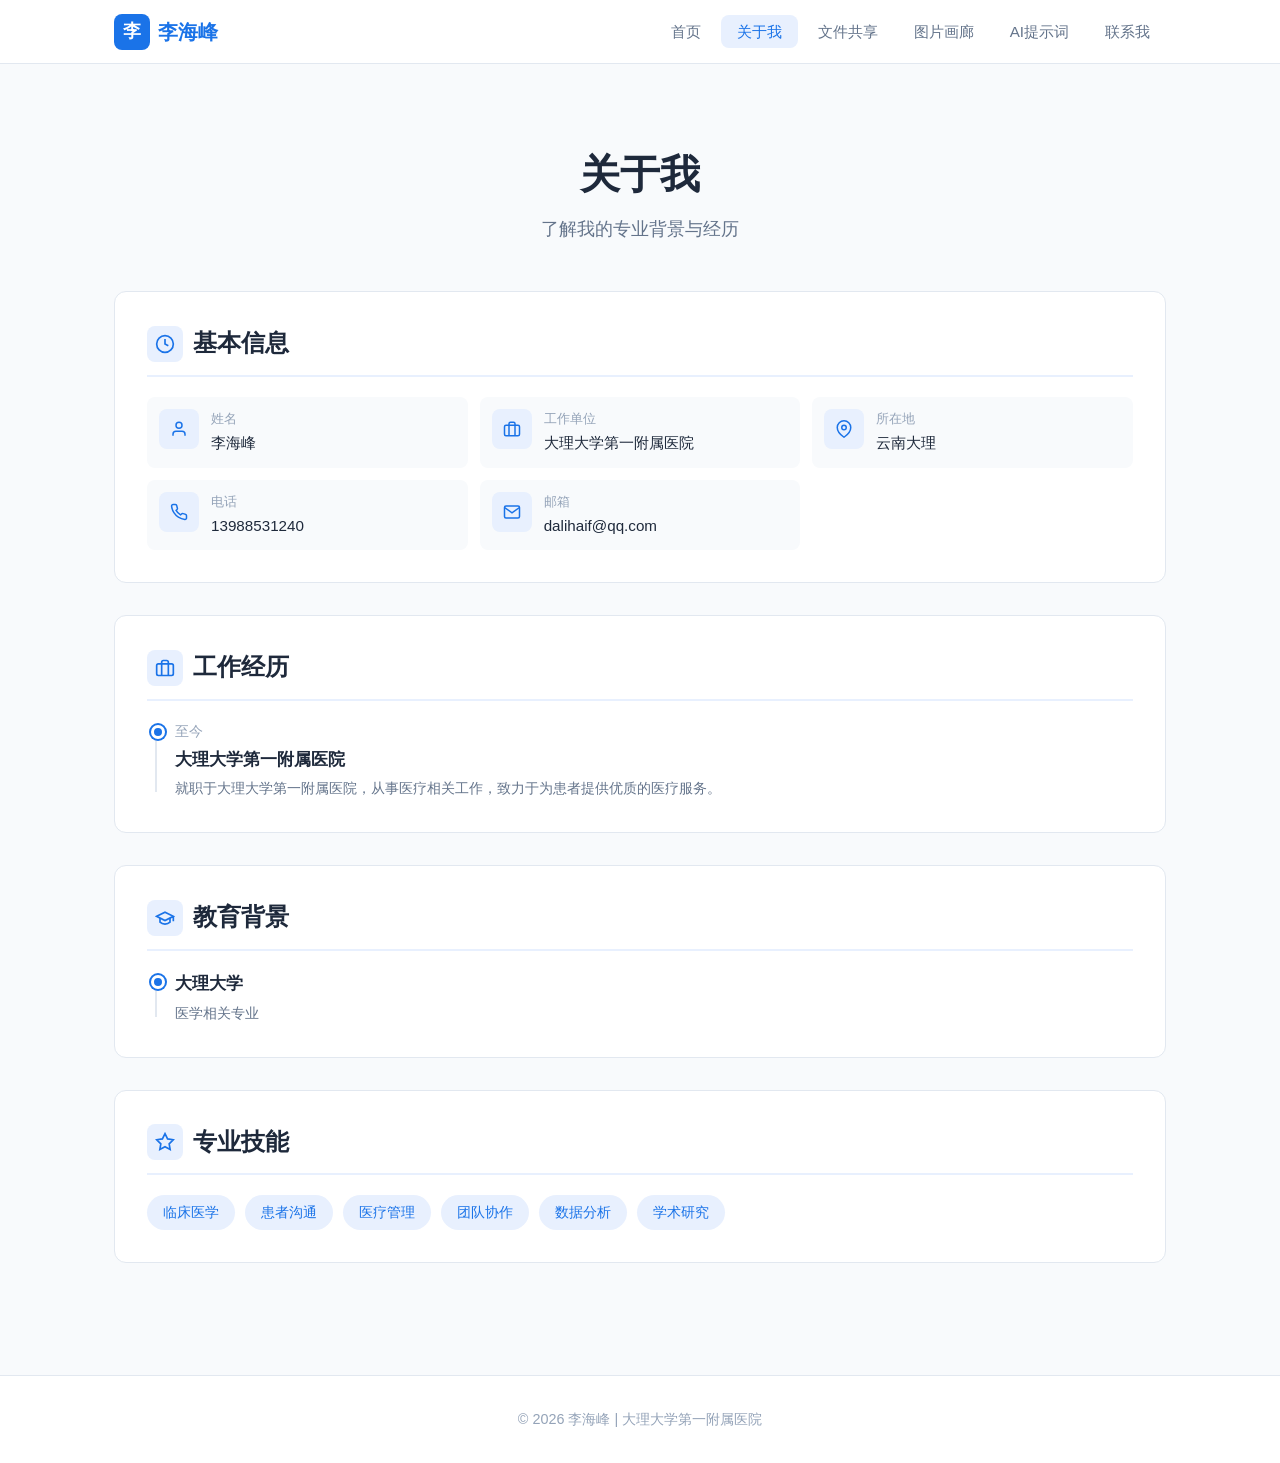
==== about.html @ 900b49cd "个人网站初版：首页、关于我、文件共享、图片画廊、AI提示词、联系我" ====
<!DOCTYPE html>
<html lang="zh-CN">
<head>
  <meta charset="UTF-8">
  <meta name="viewport" content="width=device-width, initial-scale=1.0">
  <meta name="description" content="关于李海峰 - 大理大学第一附属医院">
  <title>关于我 - 李海峰</title>
  <link rel="stylesheet" href="css/style.css">
</head>
<body>

  <!-- 导航栏 -->
  <nav class="navbar">
    <div class="container">
      <a href="index.html" class="nav-brand">
        <span class="brand-icon">李</span>
        李海峰
      </a>
      <button class="mobile-menu-btn" aria-label="菜单">
        <span></span><span></span><span></span>
      </button>
      <ul class="nav-links">
        <li><a href="index.html">首页</a></li>
        <li><a href="about.html">关于我</a></li>
        <li><a href="files.html">文件共享</a></li>
        <li><a href="gallery.html">图片画廊</a></li>
        <li><a href="ai-prompts.html">AI提示词</a></li>
        <li><a href="contact.html">联系我</a></li>
      </ul>
    </div>
  </nav>

  <main class="page-main">
    <div class="container">

      <!-- 页面标题 -->
      <section class="hero animate-in" style="padding: 30px 0 40px;">
        <h1>关于我</h1>
        <p class="subtitle">了解我的专业背景与经历</p>
      </section>

      <!-- 基本信息 -->
      <section class="about-card animate-in">
        <h2>
          <span class="section-icon">
            <svg width="20" height="20" viewBox="0 0 24 24" fill="none" stroke="currentColor" stroke-width="2"><circle cx="12" cy="12" r="10"/><path d="M12 6v6l4 2"/></svg>
          </span>
          基本信息
        </h2>
        <div class="info-list">
          <div class="info-item">
            <div class="info-icon">
              <svg width="18" height="18" viewBox="0 0 24 24" fill="none" stroke="currentColor" stroke-width="2"><path d="M20 21v-2a4 4 0 0 0-4-4H8a4 4 0 0 0-4 4v2"/><circle cx="12" cy="7" r="4"/></svg>
            </div>
            <div>
              <div class="info-label">姓名</div>
              <div class="info-value">李海峰</div>
            </div>
          </div>
          <div class="info-item">
            <div class="info-icon">
              <svg width="18" height="18" viewBox="0 0 24 24" fill="none" stroke="currentColor" stroke-width="2"><rect x="2" y="7" width="20" height="14" rx="2" ry="2"/><path d="M16 21V5a2 2 0 0 0-2-2h-4a2 2 0 0 0-2 2v16"/></svg>
            </div>
            <div>
              <div class="info-label">工作单位</div>
              <div class="info-value">大理大学第一附属医院</div>
            </div>
          </div>
          <div class="info-item">
            <div class="info-icon">
              <svg width="18" height="18" viewBox="0 0 24 24" fill="none" stroke="currentColor" stroke-width="2"><path d="M21 10c0 7-9 13-9 13s-9-6-9-13a9 9 0 0 1 18 0z"/><circle cx="12" cy="10" r="3"/></svg>
            </div>
            <div>
              <div class="info-label">所在地</div>
              <div class="info-value">云南大理</div>
            </div>
          </div>
          <div class="info-item">
            <div class="info-icon">
              <svg width="18" height="18" viewBox="0 0 24 24" fill="none" stroke="currentColor" stroke-width="2"><path d="M22 16.92v3a2 2 0 0 1-2.18 2 19.79 19.79 0 0 1-8.63-3.07 19.5 19.5 0 0 1-6-6 19.79 19.79 0 0 1-3.07-8.67A2 2 0 0 1 4.11 2h3a2 2 0 0 1 2 1.72 12.84 12.84 0 0 0 .7 2.81 2 2 0 0 1-.45 2.11L8.09 9.91a16 16 0 0 0 6 6l1.27-1.27a2 2 0 0 1 2.11-.45 12.84 12.84 0 0 0 2.81.7A2 2 0 0 1 22 16.92z"/></svg>
            </div>
            <div>
              <div class="info-label">电话</div>
              <div class="info-value">13988531240</div>
            </div>
          </div>
          <div class="info-item">
            <div class="info-icon">
              <svg width="18" height="18" viewBox="0 0 24 24" fill="none" stroke="currentColor" stroke-width="2"><path d="M4 4h16c1.1 0 2 .9 2 2v12c0 1.1-.9 2-2 2H4c-1.1 0-2-.9-2-2V6c0-1.1.9-2 2-2z"/><polyline points="22,6 12,13 2,6"/></svg>
            </div>
            <div>
              <div class="info-label">邮箱</div>
              <div class="info-value">dalihaif@qq.com</div>
            </div>
          </div>
        </div>
      </section>

      <!-- 工作经历 -->
      <section class="about-card animate-in">
        <h2>
          <span class="section-icon">
            <svg width="20" height="20" viewBox="0 0 24 24" fill="none" stroke="currentColor" stroke-width="2"><rect x="2" y="7" width="20" height="14" rx="2" ry="2"/><path d="M16 21V5a2 2 0 0 0-2-2h-4a2 2 0 0 0-2 2v16"/></svg>
          </span>
          工作经历
        </h2>
        <div class="timeline">
          <div class="timeline-item">
            <div class="timeline-dot"></div>
            <div class="timeline-date">至今</div>
            <div class="timeline-title">大理大学第一附属医院</div>
            <div class="timeline-desc">就职于大理大学第一附属医院，从事医疗相关工作，致力于为患者提供优质的医疗服务。</div>
          </div>
        </div>
      </section>

      <!-- 教育背景 -->
      <section class="about-card animate-in">
        <h2>
          <span class="section-icon">
            <svg width="20" height="20" viewBox="0 0 24 24" fill="none" stroke="currentColor" stroke-width="2"><path d="M22 10v6M2 10l10-5 10 5-10 5z"/><path d="M6 12v5c3 3 9 3 12 0v-5"/></svg>
          </span>
          教育背景
        </h2>
        <div class="timeline">
          <div class="timeline-item">
            <div class="timeline-dot"></div>
            <div class="timeline-date"></div>
            <div class="timeline-title">大理大学</div>
            <div class="timeline-desc">医学相关专业</div>
          </div>
        </div>
      </section>

      <!-- 专业技能 -->
      <section class="about-card animate-in">
        <h2>
          <span class="section-icon">
            <svg width="20" height="20" viewBox="0 0 24 24" fill="none" stroke="currentColor" stroke-width="2"><polygon points="12 2 15.09 8.26 22 9.27 17 14.14 18.18 21.02 12 17.77 5.82 21.02 7 14.14 2 9.27 8.91 8.26 12 2"/></svg>
          </span>
          专业技能
        </h2>
        <div class="skills-grid">
          <span class="skill-tag">临床医学</span>
          <span class="skill-tag">患者沟通</span>
          <span class="skill-tag">医疗管理</span>
          <span class="skill-tag">团队协作</span>
          <span class="skill-tag">数据分析</span>
          <span class="skill-tag">学术研究</span>
        </div>
      </section>

    </div>
  </main>

  <footer class="footer">
    <div class="container">
      <p>&copy; 2026 李海峰 | 大理大学第一附属医院</p>
    </div>
  </footer>

  <script src="js/main.js"></script>
</body>
</html>
---- css/style.css ----
/* ============================================
   个人网站 - 全局样式
   作者：李海峰
   设计：蓝白专业风格，医疗/学术氛围
   ============================================ */

/* === CSS 变量 === */
:root {
  --primary: #1a73e8;
  --primary-dark: #1557b0;
  --primary-light: #e8f0fe;
  --accent: #0d9488;
  --bg: #f8fafc;
  --bg-card: #ffffff;
  --text: #1e293b;
  --text-secondary: #64748b;
  --text-light: #94a3b8;
  --border: #e2e8f0;
  --shadow-sm: 0 1px 2px rgba(0,0,0,0.05);
  --shadow: 0 1px 3px rgba(0,0,0,0.1), 0 1px 2px rgba(0,0,0,0.06);
  --shadow-md: 0 4px 6px rgba(0,0,0,0.07), 0 2px 4px rgba(0,0,0,0.06);
  --shadow-lg: 0 10px 15px rgba(0,0,0,0.1), 0 4px 6px rgba(0,0,0,0.05);
  --radius: 12px;
  --radius-sm: 8px;
  --max-width: 1100px;
  --nav-height: 64px;
  --transition: 0.2s ease;
}

/* === 基础重置 === */
*, *::before, *::after {
  margin: 0;
  padding: 0;
  box-sizing: border-box;
}

html {
  scroll-behavior: smooth;
  font-size: 16px;
}

body {
  font-family: -apple-system, BlinkMacSystemFont, "Segoe UI", "PingFang SC", "Hiragino Sans GB", "Microsoft YaHei", "Helvetica Neue", Arial, sans-serif;
  color: var(--text);
  background: var(--bg);
  line-height: 1.6;
  min-height: 100vh;
}

a {
  color: var(--primary);
  text-decoration: none;
  transition: color var(--transition);
}

a:hover {
  color: var(--primary-dark);
}

img {
  max-width: 100%;
  height: auto;
  display: block;
}

/* === 导航栏 === */
.navbar {
  position: fixed;
  top: 0;
  left: 0;
  right: 0;
  height: var(--nav-height);
  background: rgba(255,255,255,0.92);
  backdrop-filter: blur(10px);
  border-bottom: 1px solid var(--border);
  z-index: 1000;
}

.navbar .container {
  display: flex;
  align-items: center;
  justify-content: space-between;
  height: 100%;
}

.nav-brand {
  font-size: 1.25rem;
  font-weight: 700;
  color: var(--primary);
  display: flex;
  align-items: center;
  gap: 8px;
}

.nav-brand .brand-icon {
  width: 36px;
  height: 36px;
  background: var(--primary);
  color: white;
  border-radius: var(--radius-sm);
  display: flex;
  align-items: center;
  justify-content: center;
  font-size: 1.1rem;
  font-weight: 700;
}

.nav-links {
  display: flex;
  list-style: none;
  gap: 4px;
}

.nav-links a {
  padding: 8px 16px;
  border-radius: var(--radius-sm);
  color: var(--text-secondary);
  font-size: 0.95rem;
  font-weight: 500;
  transition: all var(--transition);
}

.nav-links a:hover,
.nav-links a.active {
  color: var(--primary);
  background: var(--primary-light);
}

.mobile-menu-btn {
  display: none;
  background: none;
  border: none;
  cursor: pointer;
  padding: 8px;
  color: var(--text);
}

.mobile-menu-btn span {
  display: block;
  width: 24px;
  height: 2px;
  background: var(--text);
  margin: 5px 0;
  border-radius: 2px;
  transition: all var(--transition);
}

/* === 容器 === */
.container {
  width: 100%;
  max-width: var(--max-width);
  margin: 0 auto;
  padding: 0 24px;
}

/* === 页面主体 === */
.page-main {
  padding-top: calc(var(--nav-height) + 48px);
  padding-bottom: 80px;
  min-height: calc(100vh - var(--nav-height) - 200px);
}

/* === Hero 区域 === */
.hero {
  text-align: center;
  padding: 60px 0 48px;
}

.hero-avatar {
  width: 120px;
  height: 120px;
  border-radius: 50%;
  background: linear-gradient(135deg, var(--primary-light), #dbeafe);
  margin: 0 auto 24px;
  display: flex;
  align-items: center;
  justify-content: center;
  font-size: 3rem;
  color: var(--primary);
  border: 4px solid white;
  box-shadow: var(--shadow-md);
  overflow: hidden;
}

.hero-avatar img {
  width: 100%;
  height: 100%;
  object-fit: cover;
}

.hero h1 {
  font-size: 2.5rem;
  font-weight: 800;
  color: var(--text);
  margin-bottom: 8px;
}

.hero .subtitle {
  font-size: 1.15rem;
  color: var(--text-secondary);
  margin-bottom: 8px;
}

.hero .location {
  font-size: 0.95rem;
  color: var(--text-light);
  display: flex;
  align-items: center;
  justify-content: center;
  gap: 6px;
}

/* === 快速入口 === */
.quick-links {
  display: grid;
  grid-template-columns: repeat(auto-fit, minmax(200px, 1fr));
  gap: 16px;
  margin-bottom: 48px;
}

.quick-link-card {
  background: var(--bg-card);
  border: 1px solid var(--border);
  border-radius: var(--radius);
  padding: 24px;
  text-align: center;
  transition: all var(--transition);
  cursor: pointer;
}

.quick-link-card:hover {
  box-shadow: var(--shadow-md);
  transform: translateY(-2px);
  border-color: var(--primary);
}

.quick-link-card .icon {
  width: 56px;
  height: 56px;
  border-radius: 50%;
  display: flex;
  align-items: center;
  justify-content: center;
  margin: 0 auto 12px;
  font-size: 1.5rem;
}

.quick-link-card .icon.blue { background: var(--primary-light); color: var(--primary); }
.quick-link-card .icon.green { background: #ecfdf5; color: #059669; }
.quick-link-card .icon.purple { background: #f3e8ff; color: #7c3aed; }
.quick-link-card .icon.orange { background: #fff7ed; color: #ea580c; }

.quick-link-card h3 {
  font-size: 1.05rem;
  margin-bottom: 4px;
  color: var(--text);
}

.quick-link-card p {
  font-size: 0.85rem;
  color: var(--text-light);
}

/* === 关于卡片 === */
.about-card {
  background: var(--bg-card);
  border: 1px solid var(--border);
  border-radius: var(--radius);
  padding: 32px;
  margin-bottom: 32px;
}

.about-card h2 {
  font-size: 1.5rem;
  font-weight: 700;
  margin-bottom: 20px;
  padding-bottom: 12px;
  border-bottom: 2px solid var(--primary-light);
  color: var(--text);
  display: flex;
  align-items: center;
  gap: 10px;
}

.about-card h2 .section-icon {
  width: 36px;
  height: 36px;
  background: var(--primary-light);
  border-radius: var(--radius-sm);
  display: flex;
  align-items: center;
  justify-content: center;
  font-size: 1.1rem;
  color: var(--primary);
}

/* === 时间线 === */
.timeline {
  position: relative;
  padding-left: 28px;
}

.timeline::before {
  content: '';
  position: absolute;
  left: 8px;
  top: 8px;
  bottom: 8px;
  width: 2px;
  background: var(--border);
}

.timeline-item {
  position: relative;
  margin-bottom: 28px;
}

.timeline-item:last-child {
  margin-bottom: 0;
}

.timeline-dot {
  position: absolute;
  left: -24px;
  top: 4px;
  width: 14px;
  height: 14px;
  border-radius: 50%;
  background: var(--primary);
  border: 3px solid white;
  box-shadow: 0 0 0 2px var(--primary);
}

.timeline-date {
  font-size: 0.85rem;
  color: var(--text-light);
  margin-bottom: 4px;
}

.timeline-title {
  font-size: 1.05rem;
  font-weight: 600;
  color: var(--text);
  margin-bottom: 4px;
}

.timeline-desc {
  font-size: 0.9rem;
  color: var(--text-secondary);
}

/* === 技能标签 === */
.skills-grid {
  display: flex;
  flex-wrap: wrap;
  gap: 10px;
}

.skill-tag {
  padding: 6px 16px;
  background: var(--primary-light);
  color: var(--primary);
  border-radius: 20px;
  font-size: 0.9rem;
  font-weight: 500;
  transition: all var(--transition);
}

.skill-tag:hover {
  background: var(--primary);
  color: white;
}

/* === 信息列表 === */
.info-list {
  display: grid;
  grid-template-columns: repeat(auto-fit, minmax(250px, 1fr));
  gap: 12px;
}

.info-item {
  display: flex;
  align-items: flex-start;
  gap: 12px;
  padding: 12px;
  background: var(--bg);
  border-radius: var(--radius-sm);
}

.info-item .info-icon {
  width: 40px;
  height: 40px;
  background: var(--primary-light);
  border-radius: var(--radius-sm);
  display: flex;
  align-items: center;
  justify-content: center;
  flex-shrink: 0;
  font-size: 1rem;
  color: var(--primary);
}

.info-item .info-label {
  font-size: 0.8rem;
  color: var(--text-light);
  margin-bottom: 2px;
}

.info-item .info-value {
  font-size: 0.95rem;
  color: var(--text);
  font-weight: 500;
}

/* === 文件列表 === */
.file-section {
  background: var(--bg-card);
  border: 1px solid var(--border);
  border-radius: var(--radius);
  padding: 24px;
  margin-bottom: 24px;
}

.file-section h2 {
  font-size: 1.3rem;
  font-weight: 700;
  margin-bottom: 16px;
  display: flex;
  align-items: center;
  gap: 8px;
}

.file-list {
  list-style: none;
}

.file-item {
  display: flex;
  align-items: center;
  justify-content: space-between;
  padding: 14px 16px;
  background: var(--bg);
  border-radius: var(--radius-sm);
  margin-bottom: 8px;
  transition: all var(--transition);
}

.file-item:hover {
  background: var(--primary-light);
}

.file-item:last-child {
  margin-bottom: 0;
}

.file-info {
  display: flex;
  align-items: center;
  gap: 12px;
}

.file-icon {
  width: 44px;
  height: 44px;
  border-radius: var(--radius-sm);
  display: flex;
  align-items: center;
  justify-content: center;
  font-size: 1.3rem;
  font-weight: 600;
  color: white;
  flex-shrink: 0;
}

.file-icon.pdf { background: #ef4444; }
.file-icon.doc { background: #3b82f6; }
.file-icon.img { background: #10b981; }
.file-icon.zip { background: #f59e0b; }
.file-icon.other { background: #6b7280; }

.file-name {
  font-weight: 500;
  color: var(--text);
}

.file-meta {
  font-size: 0.8rem;
  color: var(--text-light);
}

.file-actions {
  display: flex;
  gap: 8px;
}

.btn {
  display: inline-flex;
  align-items: center;
  gap: 6px;
  padding: 8px 16px;
  border: none;
  border-radius: var(--radius-sm);
  font-size: 0.9rem;
  font-weight: 500;
  cursor: pointer;
  transition: all var(--transition);
  text-decoration: none;
}

.btn-primary {
  background: var(--primary);
  color: white;
}

.btn-primary:hover {
  background: var(--primary-dark);
  color: white;
}

.btn-outline {
  background: transparent;
  color: var(--primary);
  border: 1.5px solid var(--primary);
}

.btn-outline:hover {
  background: var(--primary);
  color: white;
}

.btn-sm {
  padding: 6px 12px;
  font-size: 0.85rem;
}

/* === 私密入口 === */
.private-entry {
  background: linear-gradient(135deg, #fef3c7, #fde68a);
  border: 2px dashed #f59e0b;
  border-radius: var(--radius);
  padding: 36px;
  text-align: center;
  margin-top: 24px;
}

.private-entry .lock-icon {
  font-size: 3rem;
  margin-bottom: 12px;
}

.private-entry h3 {
  font-size: 1.3rem;
  color: #92400e;
  margin-bottom: 8px;
}

.private-entry p {
  color: #a16207;
  margin-bottom: 20px;
  font-size: 0.95rem;
}

/* === 密码验证 === */
.auth-overlay {
  min-height: 50vh;
  display: flex;
  align-items: center;
  justify-content: center;
}

.auth-box {
  background: var(--bg-card);
  border: 1px solid var(--border);
  border-radius: var(--radius);
  padding: 48px 40px;
  text-align: center;
  max-width: 420px;
  width: 100%;
  box-shadow: var(--shadow-lg);
}

.auth-box .lock-icon {
  font-size: 3.5rem;
  margin-bottom: 16px;
}

.auth-box h2 {
  font-size: 1.5rem;
  margin-bottom: 8px;
  color: var(--text);
}

.auth-box p {
  color: var(--text-secondary);
  font-size: 0.95rem;
  margin-bottom: 24px;
}

.auth-input-group {
  display: flex;
  gap: 8px;
}

.auth-input {
  flex: 1;
  padding: 10px 16px;
  border: 1.5px solid var(--border);
  border-radius: var(--radius-sm);
  font-size: 1rem;
  outline: none;
  transition: border-color var(--transition);
}

.auth-input:focus {
  border-color: var(--primary);
}

.auth-error {
  color: #ef4444;
  font-size: 0.85rem;
  margin-top: 8px;
  display: none;
}

.auth-error.show {
  display: block;
}

/* === 画廊 === */
.gallery-filters {
  display: flex;
  gap: 8px;
  margin-bottom: 24px;
  flex-wrap: wrap;
}

.filter-btn {
  padding: 8px 20px;
  border: 1.5px solid var(--border);
  border-radius: 20px;
  background: white;
  cursor: pointer;
  font-size: 0.9rem;
  font-weight: 500;
  color: var(--text-secondary);
  transition: all var(--transition);
}

.filter-btn:hover,
.filter-btn.active {
  background: var(--primary);
  color: white;
  border-color: var(--primary);
}

.gallery-grid {
  display: grid;
  grid-template-columns: repeat(auto-fill, minmax(280px, 1fr));
  gap: 16px;
}

.gallery-item {
  position: relative;
  border-radius: var(--radius);
  overflow: hidden;
  cursor: pointer;
  aspect-ratio: 4/3;
  background: var(--primary-light);
}

.gallery-item img {
  width: 100%;
  height: 100%;
  object-fit: cover;
  transition: transform 0.3s ease;
}

.gallery-item:hover img {
  transform: scale(1.05);
}

.gallery-item .overlay {
  position: absolute;
  inset: 0;
  background: rgba(0,0,0,0.3);
  display: flex;
  align-items: center;
  justify-content: center;
  opacity: 0;
  transition: opacity 0.3s ease;
}

.gallery-item:hover .overlay {
  opacity: 1;
}

.gallery-item .overlay span {
  color: white;
  font-size: 2rem;
}

/* === 灯箱 === */
.lightbox {
  display: none;
  position: fixed;
  inset: 0;
  background: rgba(0,0,0,0.92);
  z-index: 2000;
  align-items: center;
  justify-content: center;
}

.lightbox.active {
  display: flex;
}

.lightbox img {
  max-width: 90vw;
  max-height: 85vh;
  border-radius: var(--radius-sm);
}

.lightbox-close {
  position: absolute;
  top: 20px;
  right: 20px;
  width: 48px;
  height: 48px;
  background: rgba(255,255,255,0.15);
  border: none;
  border-radius: 50%;
  color: white;
  font-size: 1.5rem;
  cursor: pointer;
  transition: background var(--transition);
  display: flex;
  align-items: center;
  justify-content: center;
}

.lightbox-close:hover {
  background: rgba(255,255,255,0.25);
}

.lightbox-nav {
  position: absolute;
  top: 50%;
  transform: translateY(-50%);
  width: 48px;
  height: 48px;
  background: rgba(255,255,255,0.15);
  border: none;
  border-radius: 50%;
  color: white;
  font-size: 1.2rem;
  cursor: pointer;
  transition: background var(--transition);
  display: flex;
  align-items: center;
  justify-content: center;
}

.lightbox-nav:hover {
  background: rgba(255,255,255,0.25);
}

.lightbox-prev { left: 20px; }
.lightbox-next { right: 20px; }

/* === 联系表单 === */
.contact-grid {
  display: grid;
  grid-template-columns: 1fr 1fr;
  gap: 24px;
}

.contact-form {
  background: var(--bg-card);
  border: 1px solid var(--border);
  border-radius: var(--radius);
  padding: 32px;
}

.contact-form h2 {
  font-size: 1.3rem;
  margin-bottom: 20px;
}

.form-group {
  margin-bottom: 16px;
}

.form-group label {
  display: block;
  font-size: 0.9rem;
  font-weight: 500;
  color: var(--text);
  margin-bottom: 6px;
}

.form-group input,
.form-group textarea {
  width: 100%;
  padding: 10px 14px;
  border: 1.5px solid var(--border);
  border-radius: var(--radius-sm);
  font-size: 0.95rem;
  font-family: inherit;
  outline: none;
  transition: border-color var(--transition);
  resize: vertical;
}

.form-group input:focus,
.form-group textarea:focus {
  border-color: var(--primary);
}

.form-group textarea {
  min-height: 120px;
}

.form-success {
  display: none;
  padding: 16px;
  background: #ecfdf5;
  border: 1px solid #a7f3d0;
  border-radius: var(--radius-sm);
  color: #065f46;
  margin-top: 16px;
  text-align: center;
}

.form-success.show {
  display: block;
}

/* === 联系卡片 === */
.contact-cards {
  display: flex;
  flex-direction: column;
  gap: 16px;
}

.contact-card {
  background: var(--bg-card);
  border: 1px solid var(--border);
  border-radius: var(--radius);
  padding: 24px;
}

.contact-card h3 {
  font-size: 1.05rem;
  margin-bottom: 12px;
  display: flex;
  align-items: center;
  gap: 8px;
  color: var(--text);
}

.contact-detail {
  display: flex;
  align-items: center;
  gap: 10px;
  padding: 8px 0;
  font-size: 0.95rem;
  color: var(--text-secondary);
}

.contact-detail .dot {
  width: 8px;
  height: 8px;
  border-radius: 50%;
  background: var(--primary);
  flex-shrink: 0;
}

/* === 页脚 === */
.footer {
  background: white;
  border-top: 1px solid var(--border);
  padding: 32px 0;
  text-align: center;
  color: var(--text-light);
  font-size: 0.9rem;
}

/* === 空状态 === */
.empty-state {
  text-align: center;
  padding: 48px 24px;
  color: var(--text-light);
}

.empty-state .empty-icon {
  font-size: 3rem;
  margin-bottom: 12px;
  opacity: 0.5;
}

.empty-state h3 {
  font-size: 1.1rem;
  margin-bottom: 6px;
  color: var(--text-secondary);
}

.empty-state p {
  font-size: 0.9rem;
}

/* === 响应式 === */
@media (max-width: 768px) {
  .hero h1 {
    font-size: 1.8rem;
  }

  .hero .subtitle {
    font-size: 1rem;
  }

  .mobile-menu-btn {
    display: block;
  }

  .nav-links {
    display: none;
    position: absolute;
    top: var(--nav-height);
    left: 0;
    right: 0;
    background: white;
    flex-direction: column;
    padding: 12px;
    border-bottom: 1px solid var(--border);
    box-shadow: var(--shadow-md);
  }

  .nav-links.active {
    display: flex;
  }

  .nav-links a {
    padding: 12px 16px;
    border-radius: var(--radius-sm);
  }

  .contact-grid {
    grid-template-columns: 1fr;
  }

  .quick-links {
    grid-template-columns: repeat(2, 1fr);
  }

  .info-list {
    grid-template-columns: 1fr;
  }

  .gallery-grid {
    grid-template-columns: repeat(auto-fill, minmax(160px, 1fr));
  }

  .gallery-item {
    aspect-ratio: 1/1;
  }

  .auth-input-group {
    flex-direction: column;
  }

  .lightbox-nav {
    width: 40px;
    height: 40px;
  }

  .lightbox-prev { left: 10px; }
  .lightbox-next { right: 10px; }
}

@media (max-width: 480px) {
  .quick-links {
    grid-template-columns: 1fr;
  }

  .hero-avatar {
    width: 90px;
    height: 90px;
  }

  .container {
    padding: 0 16px;
  }
}
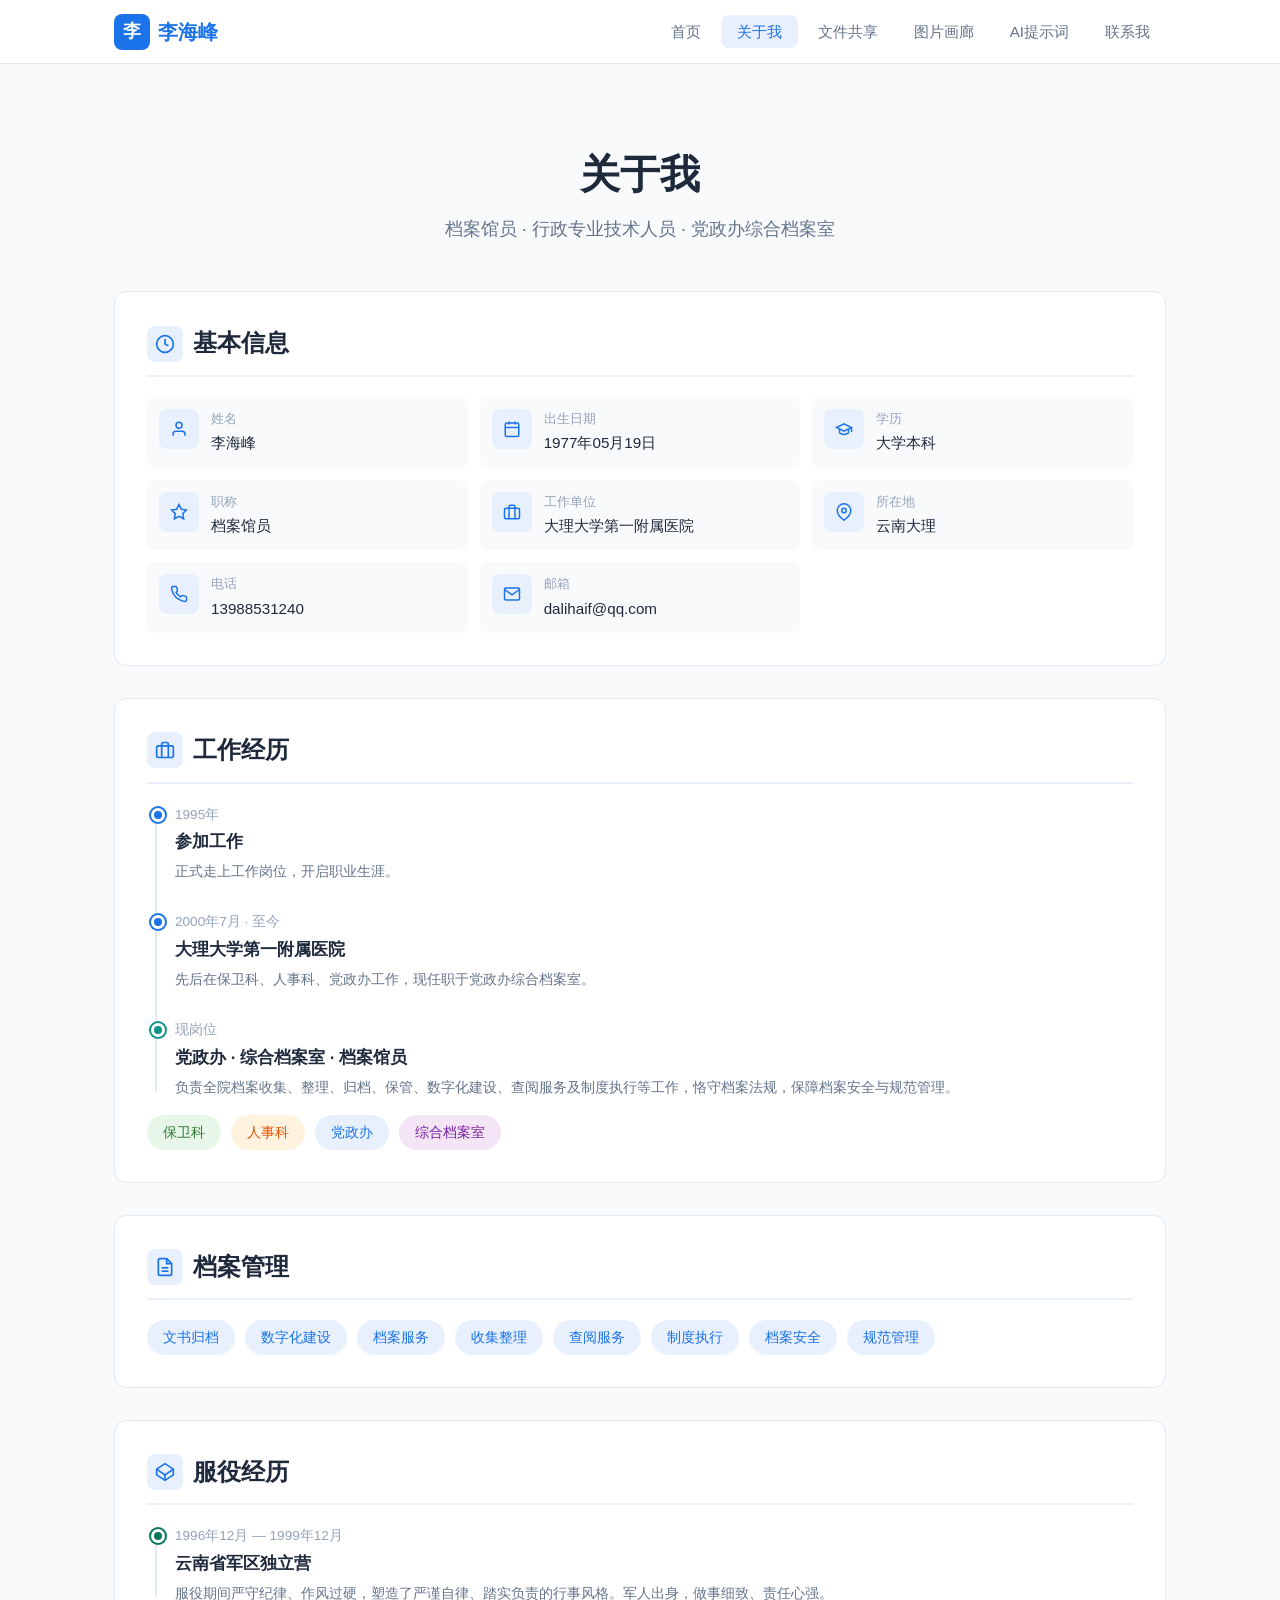
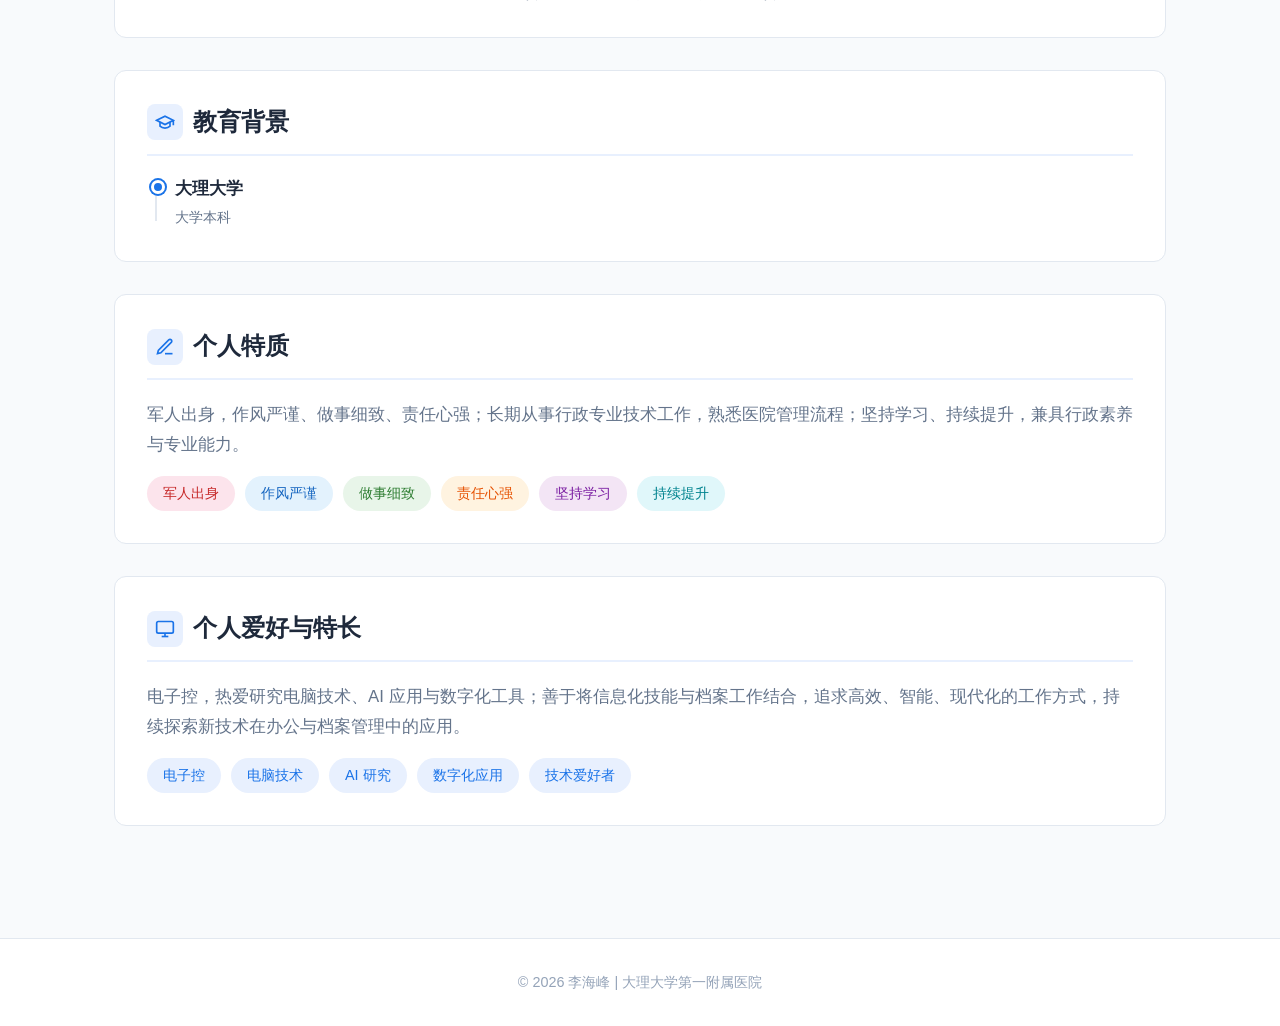
==== commit c18ac1c8: "Add files via upload" ====
--- a/about.html
+++ b/about.html
@@ -36,7 +36,7 @@
       <!-- 页面标题 -->
       <section class="hero animate-in" style="padding: 30px 0 40px;">
         <h1>关于我</h1>
-        <p class="subtitle">了解我的专业背景与经历</p>
+        <p class="subtitle">档案馆员 · 行政专业技术人员 · 党政办综合档案室</p>
       </section>
 
       <!-- 基本信息 -->
@@ -59,6 +59,33 @@
           </div>
           <div class="info-item">
             <div class="info-icon">
+              <svg width="18" height="18" viewBox="0 0 24 24" fill="none" stroke="currentColor" stroke-width="2"><rect x="3" y="4" width="18" height="18" rx="2" ry="2"/><line x1="16" y1="2" x2="16" y2="6"/><line x1="8" y1="2" x2="8" y2="6"/><line x1="3" y1="10" x2="21" y2="10"/></svg>
+            </div>
+            <div>
+              <div class="info-label">出生日期</div>
+              <div class="info-value">1977年05月19日</div>
+            </div>
+          </div>
+          <div class="info-item">
+            <div class="info-icon">
+              <svg width="18" height="18" viewBox="0 0 24 24" fill="none" stroke="currentColor" stroke-width="2"><path d="M22 10v6M2 10l10-5 10 5-10 5z"/><path d="M6 12v5c3 3 9 3 12 0v-5"/></svg>
+            </div>
+            <div>
+              <div class="info-label">学历</div>
+              <div class="info-value">大学本科</div>
+            </div>
+          </div>
+          <div class="info-item">
+            <div class="info-icon">
+              <svg width="18" height="18" viewBox="0 0 24 24" fill="none" stroke="currentColor" stroke-width="2"><polygon points="12 2 15.09 8.26 22 9.27 17 14.14 18.18 21.02 12 17.77 5.82 21.02 7 14.14 2 9.27 8.91 8.26 12 2"/></svg>
+            </div>
+            <div>
+              <div class="info-label">职称</div>
+              <div class="info-value">档案馆员</div>
+            </div>
+          </div>
+          <div class="info-item">
+            <div class="info-icon">
               <svg width="18" height="18" viewBox="0 0 24 24" fill="none" stroke="currentColor" stroke-width="2"><rect x="2" y="7" width="20" height="14" rx="2" ry="2"/><path d="M16 21V5a2 2 0 0 0-2-2h-4a2 2 0 0 0-2 2v16"/></svg>
             </div>
             <div>
@@ -107,9 +134,65 @@
         <div class="timeline">
           <div class="timeline-item">
             <div class="timeline-dot"></div>
-            <div class="timeline-date">至今</div>
+            <div class="timeline-date">1995年</div>
+            <div class="timeline-title">参加工作</div>
+            <div class="timeline-desc">正式走上工作岗位，开启职业生涯。</div>
+          </div>
+          <div class="timeline-item">
+            <div class="timeline-dot"></div>
+            <div class="timeline-date">2000年7月 · 至今</div>
             <div class="timeline-title">大理大学第一附属医院</div>
-            <div class="timeline-desc">就职于大理大学第一附属医院，从事医疗相关工作，致力于为患者提供优质的医疗服务。</div>
+            <div class="timeline-desc">先后在保卫科、人事科、党政办工作，现任职于党政办综合档案室。</div>
+          </div>
+          <div class="timeline-item">
+            <div class="timeline-dot" style="background: var(--accent); box-shadow: 0 0 0 2px var(--accent);"></div>
+            <div class="timeline-date">现岗位</div>
+            <div class="timeline-title">党政办 · 综合档案室 · 档案馆员</div>
+            <div class="timeline-desc">负责全院档案收集、整理、归档、保管、数字化建设、查阅服务及制度执行等工作，恪守档案法规，保障档案安全与规范管理。</div>
+          </div>
+        </div>
+        <div style="margin-top: 16px; display: flex; flex-wrap: wrap; gap: 10px;">
+          <span class="skill-tag" style="background: #e8f5e9; color: #2e7d32;">保卫科</span>
+          <span class="skill-tag" style="background: #fff3e0; color: #e65100;">人事科</span>
+          <span class="skill-tag" style="background: var(--primary-light); color: var(--primary);">党政办</span>
+          <span class="skill-tag" style="background: #f3e5f5; color: #7b1fa2;">综合档案室</span>
+        </div>
+      </section>
+
+      <!-- 现职与职责 -->
+      <section class="about-card animate-in">
+        <h2>
+          <span class="section-icon">
+            <svg width="20" height="20" viewBox="0 0 24 24" fill="none" stroke="currentColor" stroke-width="2"><path d="M14 2H6a2 2 0 0 0-2 2v16a2 2 0 0 0 2 2h12a2 2 0 0 0 2-2V8z"/><polyline points="14 2 14 8 20 8"/><line x1="16" y1="13" x2="8" y2="13"/><line x1="16" y1="17" x2="8" y2="17"/></svg>
+          </span>
+          档案管理
+        </h2>
+        <div class="skills-grid">
+          <span class="skill-tag">文书归档</span>
+          <span class="skill-tag">数字化建设</span>
+          <span class="skill-tag">档案服务</span>
+          <span class="skill-tag">收集整理</span>
+          <span class="skill-tag">查阅服务</span>
+          <span class="skill-tag">制度执行</span>
+          <span class="skill-tag">档案安全</span>
+          <span class="skill-tag">规范管理</span>
+        </div>
+      </section>
+
+      <!-- 服役经历 -->
+      <section class="about-card animate-in">
+        <h2>
+          <span class="section-icon">
+            <svg width="20" height="20" viewBox="0 0 24 24" fill="none" stroke="currentColor" stroke-width="2"><polygon points="12 2 22 8.5 22 15.5 12 22 2 15.5 2 8.5 12 2"/><line x1="12" y1="22" x2="12" y2="15.5"/><polyline points="22 8.5 12 15.5 2 8.5"/></svg>
+          </span>
+          服役经历
+        </h2>
+        <div class="timeline">
+          <div class="timeline-item">
+            <div class="timeline-dot" style="background: #047857; box-shadow: 0 0 0 2px #047857;"></div>
+            <div class="timeline-date">1996年12月 — 1999年12月</div>
+            <div class="timeline-title">云南省军区独立营</div>
+            <div class="timeline-desc">服役期间严守纪律、作风过硬，塑造了严谨自律、踏实负责的行事风格。军人出身，做事细致、责任心强。</div>
           </div>
         </div>
       </section>
@@ -125,28 +208,50 @@
         <div class="timeline">
           <div class="timeline-item">
             <div class="timeline-dot"></div>
-            <div class="timeline-date"></div>
             <div class="timeline-title">大理大学</div>
-            <div class="timeline-desc">医学相关专业</div>
-          </div>
-        </div>
-      </section>
-
-      <!-- 专业技能 -->
-      <section class="about-card animate-in">
-        <h2>
-          <span class="section-icon">
-            <svg width="20" height="20" viewBox="0 0 24 24" fill="none" stroke="currentColor" stroke-width="2"><polygon points="12 2 15.09 8.26 22 9.27 17 14.14 18.18 21.02 12 17.77 5.82 21.02 7 14.14 2 9.27 8.91 8.26 12 2"/></svg>
-          </span>
-          专业技能
-        </h2>
+            <div class="timeline-desc">大学本科</div>
+          </div>
+        </div>
+      </section>
+
+      <!-- 个人特质 -->
+      <section class="about-card animate-in">
+        <h2>
+          <span class="section-icon">
+            <svg width="20" height="20" viewBox="0 0 24 24" fill="none" stroke="currentColor" stroke-width="2"><path d="M12 20h9"/><path d="M16.5 3.5a2.121 2.121 0 0 1 3 3L7 19l-4 1 1-4L16.5 3.5z"/></svg>
+          </span>
+          个人特质
+        </h2>
+        <p style="font-size: 1.05rem; line-height: 1.8; color: var(--text-secondary); margin-bottom: 16px;">
+          军人出身，作风严谨、做事细致、责任心强；长期从事行政专业技术工作，熟悉医院管理流程；坚持学习、持续提升，兼具行政素养与专业能力。
+        </p>
         <div class="skills-grid">
-          <span class="skill-tag">临床医学</span>
-          <span class="skill-tag">患者沟通</span>
-          <span class="skill-tag">医疗管理</span>
-          <span class="skill-tag">团队协作</span>
-          <span class="skill-tag">数据分析</span>
-          <span class="skill-tag">学术研究</span>
+          <span class="skill-tag" style="background: #fce4ec; color: #c62828;">军人出身</span>
+          <span class="skill-tag" style="background: #e3f2fd; color: #1565c0;">作风严谨</span>
+          <span class="skill-tag" style="background: #e8f5e9; color: #2e7d32;">做事细致</span>
+          <span class="skill-tag" style="background: #fff3e0; color: #e65100;">责任心强</span>
+          <span class="skill-tag" style="background: #f3e5f5; color: #7b1fa2;">坚持学习</span>
+          <span class="skill-tag" style="background: #e0f7fa; color: #00838f;">持续提升</span>
+        </div>
+      </section>
+
+      <!-- 个人爱好与特长 -->
+      <section class="about-card animate-in">
+        <h2>
+          <span class="section-icon">
+            <svg width="20" height="20" viewBox="0 0 24 24" fill="none" stroke="currentColor" stroke-width="2"><rect x="2" y="3" width="20" height="14" rx="2" ry="2"/><line x1="8" y1="21" x2="16" y2="21"/><line x1="12" y1="17" x2="12" y2="21"/></svg>
+          </span>
+          个人爱好与特长
+        </h2>
+        <p style="font-size: 1.05rem; line-height: 1.8; color: var(--text-secondary); margin-bottom: 16px;">
+          电子控，热爱研究电脑技术、AI 应用与数字化工具；善于将信息化技能与档案工作结合，追求高效、智能、现代化的工作方式，持续探索新技术在办公与档案管理中的应用。
+        </p>
+        <div class="skills-grid">
+          <span class="skill-tag">电子控</span>
+          <span class="skill-tag">电脑技术</span>
+          <span class="skill-tag">AI 研究</span>
+          <span class="skill-tag">数字化应用</span>
+          <span class="skill-tag">技术爱好者</span>
         </div>
       </section>
 
